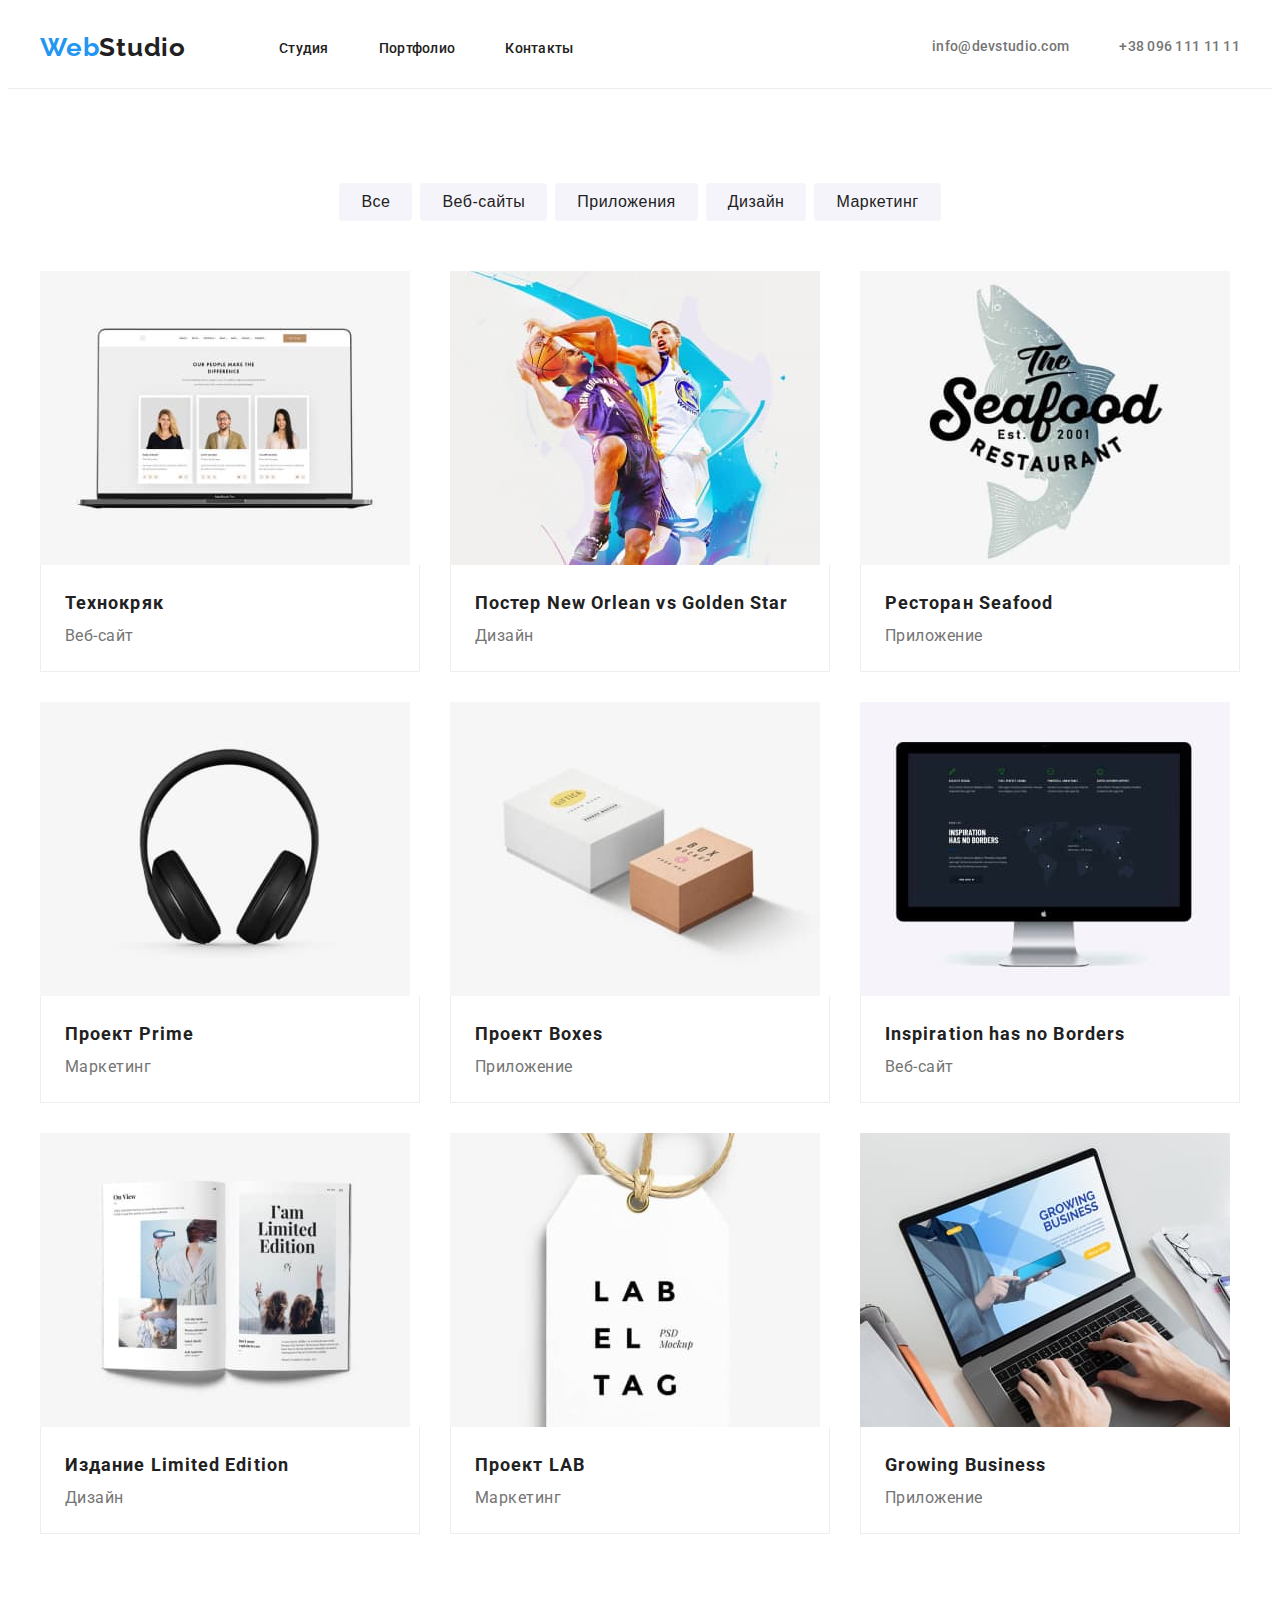
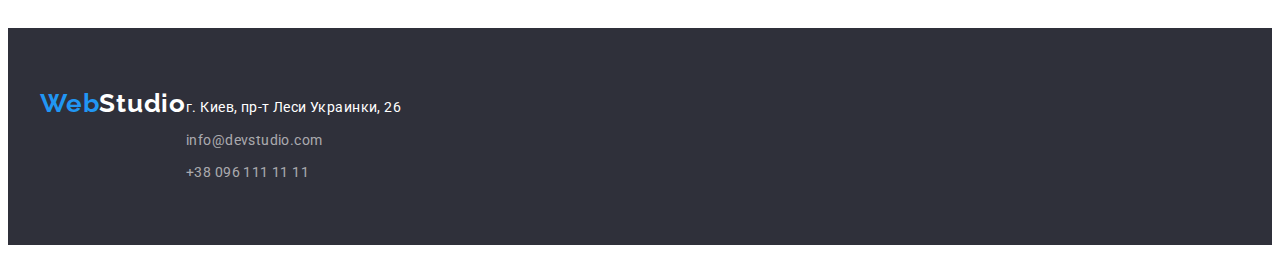
==== portfolio.html @ 69d569c6 "варіант1" ====
<!DOCTYPE html>
<html lang="ru">
  <head>
    <meta charset="UTF-8" />
    <meta http-equiv="X-UA-Compatible" content="IE=edge" />
    <meta name="viewport" content="width=device-width, initial-scale=1.0" />
    <title>Портфолио</title>
    <link rel="preconnect" href="https://fonts.gstatic.com" />
    <link
      href="https://fonts.googleapis.com/css2?family=Raleway:wght@700&family=Roboto:wght@400;500;700;900&display=swap"
      rel="stylesheet"
    />
    <link
      rel="stylesheet"
      href="https://cdnjs.cloudflare.com/ajax/libs/modern-normalize/1.0.0/modern-normalize.min.css"
      integrity="sha512-ISS7cAi1PEhQ8jnbJpJZMd29NlhNj4AWYyLOSp2CE/CsHxTCu+r+t0D2yoJudVrd0/8fTVPUVDzY5Tvli75u/g=="
      crossorigin="anonymous"
    />
    <link rel="stylesheet" href="./css/styles.css" />
  </head>
  <body>
    <header class="headers">
      <div class="container">
        <nav class="navs">
          <a class="headers-logo links" href="./index.html" lang="en"
            ><span class="logo-span">Web</span>Studio</a
          >
          <ul class="navs-list list">
            <li class="navs-list-item">
              <a class="navs-link links" href="./index.html">Студия</a>
            </li>
            <li class="navs-list-item">
              <a class="navs-link links" href="./portfolio.html">Портфолио</a>
            </li>
            <li class="navs-list-item">
              <a class="navs-link links" href="">Контакты</a>
            </li>
          </ul>
        </nav>
        <a class="info-link links" href="mailto:info@devstudio.com"
          >info@devstudio.com</a
        >
        <a class="tel-link links" href="tel:+380961111111">+38 096 111 11 11</a>
      </div>
    </header>
    <main>
      <!-- Portfolio -->
      <section class="portfolio-section">
        <div class="container">
          <ul class="port-nav-list list">
            <li class="port-nav-list-item">
              <button class="port-modal-btn">Все</button>
            </li>
            <li class="port-nav-list-item">
              <button class="port-modal-btn">Веб-сайты</button>
            </li>
            <li class="port-nav-list-item">
              <button class="port-modal-btn">Приложения</button>
            </li>
            <li class="port-nav-list-item">
              <button class="port-modal-btn">Дизайн</button>
            </li>
            <li class="port-nav-list-item">
              <button class="port-modal-btn">Маркетинг</button>
            </li>
          </ul>
          <ul class="port-card-list list">
            <li class="card-list-item">
              <a class="card-link links" href="">
                <img
                  class="card-img"
                  src="./img/card_portfolio/card-1.jpg"
                  alt="Ноутбук"
                />
                <div class="card-item-content">
                  <h3 class="card-title">Технокряк</h3>
                  <p class="card-description">Веб-сайт</p>
                </div>
              </a>
            </li>
            <li class="card-list-item">
              <a class="card-link links" href="">
                <img
                  class="card-img"
                  src="./img/card_portfolio/card-2.jpg"
                  alt="Баскетболисти"
                />
                <div class="card-item-content">
                  <h3 class="card-title">Постер New Orlean vs Golden Star</h3>
                  <p class="card-description">Дизайн</p>
                </div>
              </a>
            </li>
            <li class="card-list-item">
              <a class="card-link links" href="">
                <img
                  class="card-img"
                  src="./img/card_portfolio/card-3.jpg"
                  alt="Логотип Seafood"
                />
                <div class="card-item-content">
                  <h3 class="card-title">Ресторан Seafood</h3>
                  <p class="card-description">Приложение</p>
                </div>
              </a>
            </li>
            <li class="card-list-item">
              <a class="card-link links" href="">
                <img
                  class="card-img"
                  src="./img/card_portfolio/card-4.jpg"
                  alt="Наушники"
                />
                <div class="card-item-content">
                  <h3 class="card-title">Проект Prime</h3>
                  <p class="card-description">Маркетинг</p>
                </div>
              </a>
            </li>
            <li class="card-list-item">
              <a class="card-link links" href="">
                <img
                  class="card-img"
                  src="./img/card_portfolio/card-5.jpg"
                  alt="Коробки"
                />
                <div class="card-item-content">
                  <h3 class="card-title">Проект Boxes</h3>
                  <p class="card-description">Приложение</p>
                </div>
              </a>
            </li>
            <li class="card-list-item">
              <a class="card-link links" href="">
                <img
                  class="card-img"
                  src="./img/card_portfolio/card-6.jpg"
                  alt="Монитор"
                />
                <div class="card-item-content">
                  <h3 class="card-title">Inspiration has no Borders</h3>
                  <p class="card-description">Веб-сайт</p>
                </div>
              </a>
            </li>
            <li class="card-list-item">
              <a class="card-link links" href="">
                <img
                  class="card-img"
                  src="./img/card_portfolio/card-7.jpg"
                  alt="Журнал"
                />
                <div class="card-item-content">
                  <h3 class="card-title">Издание Limited Edition</h3>
                  <p class="card-description">Дизайн</p>
                </div>
              </a>
            </li>
            <li class="card-list-item">
              <a class="card-link links" href="">
                <img
                  class="card-img"
                  src="./img/card_portfolio/card-8.jpg"
                  alt="Бирка"
                />
                <div class="card-item-content">
                  <h3 class="card-title">Проект LAB</h3>
                  <p class="card-description">Маркетинг</p>
                </div>
              </a>
            </li>
            <li class="card-list-item">
              <a class="card-link links" href="">
                <img
                  class="card-img"
                  src="./img/card_portfolio/card-9.jpg"
                  alt="Програмирует"
                />
                <div class="card-item-content">
                  <h3 class="card-title">Growing Business</h3>
                  <p class="card-description">Приложение</p>
                </div>
              </a>
            </li>
          </ul>
        </div>
      </section>
    </main>
    <footer class="footers">
      <div class="container">
        <a class="footers-logo links" href="./index.html" lang="en"
          ><span class="logo-span">Web</span>Studio</a
        >
        <ul class="footers-list list">
          <li class="footers-list-item">
            <a
              class="adress-link links"
              href="https://goo.gl/maps/p2ZEe7JXHoP552uAA"
              target="_blank"
              rel="noopener noreferrer"
              >г. Киев, пр-т Леси Украинки, 26</a
            >
          </li>
          <li class="footers-list-item">
            <a class="footers-info-link links" href="mailto:info@devstudio.com"
              >info@devstudio.com</a
            >
          </li>
          <li class="footers-list-item">
            <a class="footers-tel-link links" href="tel:+380961111111"
              >+38 096 111 11 11</a
            >
          </li>
        </ul>
      </div>
    </footer>
  </body>
</html>
---- css/styles.css ----
:root {
  --main-font: "Roboto", sans-serif;
  --secondary-font: "Raleway", sans-serif;
  --accent-color: #2196f3;
  --main-color: #212121;
  --text-color: #757575;
  --footers-info-color: rgba(255, 255, 255, 0.6);
  --hero-title-color: #ffffff;
  --hero-background-color: #2f303a;
  --modal-btn-background-color: #2196f3;
  --modal-btn-color: #ffffff;
  --footer-background-color: #2f303a;
  --footer-adress-color: #ffffff;
  --footer-logo-color: #ffffff;
  --team-background-color: #f5f4fa;
  --features-ser-background-color: #e5e5e5;
  --port-btn-background-color: #f5f4fa;
  --port-btn-focus: #2196f3;
  --port-card-description-color: #757575;
  --section-pt: 94px;
  --section-pb: 94px;
}
body {
  font-family: var(--main-font);
  color: var(--main-color);
}
h1,
h2,
h3,
h4,
h5,
h6,
p {
  margin: 0;
}
ul,
ol {
  margin: 0;
  padding: 0;
}
img {
  display: block;
}
.links {
  text-decoration: none;
}
.list {
  list-style-type: none;
}
/*====COMPONENTS====*/
.container {
  width: 1200px;
  margin: 0 auto;
  padding-left: 15px;
  padding-right: 15px;
}
.logo-span {
  color: var(--accent-color);
}
.titles {
  margin-bottom: 50px;
  font-weight: 700;
  font-size: 36px;
  line-height: 1.16;
  text-align: center;
  letter-spacing: 0.03em;
}
/*====END COMPONENTS====*/
/*====HEDER====*/
.headers {
  padding-top: 24px;
  padding-bottom: 25px;
  border-bottom: 1px solid #ececec;
}
.headers .container {
  display: flex;
  align-items: center;
}
.navs {
  display: flex;
  align-items: center;
}
.navs-list {
  display: flex;
  align-items: center;
}
.headers-logo {
  font-family: var(--secondary-font);
  font-weight: 700;
  font-size: 26px;
  line-height: 1.19;
  /* identical to box height */
  letter-spacing: 0.03em;
  color: var(--main-color);
  margin-right: 93px;
}
.navs-list-item:not(:last-child) {
  margin-right: 50px;
}
.navs-link {
  font-weight: 500;
  font-size: 14px;
  line-height: 1.14;
  letter-spacing: 0.02em;
  color: var(--main-color);
}
.navs-link:hover,
.navs-link:focus {
  color: var(--accent-color);
}
.info-link {
  font-weight: 500;
  font-size: 14px;
  line-height: 1.14;
  letter-spacing: 0.02em;
  color: var(--text-color);
  margin-left: auto;
  margin-right: 50px;
}
.tel-link {
  font-weight: 500;
  font-size: 14px;
  line-height: 1.14;
  letter-spacing: 0.02em;
  color: var(--text-color);
}
.info-link:hover,
.info-link:focus {
  color: var(--accent-color);
}
.tel-link:hover,
.tel-link:focus {
  color: var(--accent-color);
}
.contact-icon{
  margin-right: 10px;
  fill: currentColor;
}

/*====END HEDER====*/
/*====HERO===== */
.hero-section {
  padding-top: 200px;
  padding-bottom: 200px;
  background: var(--hero-background-color);
  text-align: center;
  background-image:linear-gradient(rgba(47, 48, 58, 0.4), rgba(47, 48, 58, 0.4)), url(../img/hero/hero-img.jpg);
  background-repeat: no-repeat;
  background-size: cover;
  background-position: center;
}
.hero-title {
  width: 700px;
  margin-bottom: 30px;
  margin-left: auto;
  margin-right: auto;
  font-weight: 900;
  font-size: 44px;
  line-height: 1.36;
  /* or 136% */
  text-align: center;
  letter-spacing: 0.06em;
  text-transform: uppercase;
  color: var(--hero-title-color);
}
.modal-btn {
  min-width: 200px;
  padding: 10px 32px;
  border-radius: 4px;
  border: none;
  font-weight: 700;
  font-size: 16px;
  line-height: 1.87;
  /* identical to box height, or 187% */
  letter-spacing: 0.06em;
  color: var(--modal-btn-color);
  background: var(--modal-btn-background-color);
  cursor: pointer;
}
/*====END HERO===== */
/*====FEATURES====*/
.features-section {
  padding-top: var(--section-pt);
  padding-bottom: 47px;
  
}
.features-list {
  display: flex;
}

.features-list-item:not(:last-child) {
  margin-right: 30px;
}
.features-list-item {
  flex-basis: calc((100% - 90px) / 4);
}
.feat-icon-conteiner {
  margin-bottom: 30px;
  padding: 25px 100px;
  border-radius: 4px;
  background-color:var(--team-background-color);}

.features-sup-title {
  margin-bottom: 10px;

  font-weight: 700;
  font-size: 14px;
  line-height: 1.14;
  letter-spacing: 0.03em;
  text-transform: uppercase;
}
.features-description {
  font-size: 14px;
  line-height: 1.71;
  /* or 171% */
  letter-spacing: 0.03em;
  color: var(--text-color);
}
/*====END FEATURES====*/
/*====SERVICES====*/
.services-section {
  padding-top: 47px;
  padding-bottom: var(--section-pb)
  }
.serv-list {
  display: flex;
}
.serv-list-item:not(:last-child) {
  margin-right: 30px;
}
.serv-list-item {
  flex-basis: calc((100% - 60px) / 3);
}

/*====END SERVICES====*/
/*====TEAM====*/
.team-section {
  padding-top: var(--section-pt);
  padding-bottom: var(--section-pb);
  background: var(--team-background-color);
}
.team-list {
  display: flex;
}
.team-list-item:not(:last-child) {
  margin-right: 30px;
}
.team-list-item {
  flex-basis: calc((100% - 90px) / 4);
  background: #ffffff;
  /* material shadow v1 */
  box-shadow: 0px 1px 3px rgba(0, 0, 0, 0.12), 0px 1px 1px rgba(0, 0, 0, 0.14),
    0px 2px 1px rgba(0, 0, 0, 0.2);
  border-radius: 0px 0px 4px 4px;
}
.team-list-item-content {
  padding-top: 30px;
  padding-bottom: 30px;
}
.team-sup-title {
  margin-bottom: 10px;
  font-weight: 500;
  font-size: 16px;
  line-height: 1.18;
  /* identical to box height */
  text-align: center;
  letter-spacing: 0.03em;
}
.team-description {
  font-size: 16px;
  line-height: 1.18;
  /* identical to box height */
  text-align: center;
  letter-spacing: 0.03em;
  color: var(--text-color);
}
.social-list{
  display: flex;
  justify-content: space-between;
}
.social-list-link{
  display: flex;
  justify-content: center;
  align-items: center;
  width: 44px;
  height: 44px;
  border-radius: 50%;

  color: #afb1b8;
}
.social-list-link:hover,
.social-list-link:focus {
  background-color: var(--accent-color);
  color: var(--footer-adress-color);
  
}
.social-list-icon {
  fill: currentColor;
}

/*====END TEAM====*/
/*====CUSTOMERS====*/
.customers-section {
  padding-top: var(--section-pt);
  padding-bottom: var(--section-pb);
}
.customers-list {
  display: flex;
  flex-wrap: wrap;
  margin-top: -30px;
  margin-left: -30px;
}
.customers-list-item {
  display: flex;
  }
.customers-link {
  display: flex;
  justify-content: center;
  align-items: center;
  height: 90px;
  width: 170px;
  margin-top: 30px;
  margin-left: 30px;
  border: 1px solid #afb1b8;
  border-radius: 4px;
  color: #afb1b8;
}
.customers-link:hover,
.customers-link:focus {
  border-color: var(--accent-color);
  color: var(--accent-color);
}
.customers-icon{
  fill: currentColor;
}
/*====END CUSTOMERS====*/
/*====FOOTER====*/
.footers {
  padding-top: 60px;
  padding-bottom: 60px;
  background: var(--footer-background-color);
}
.footers > .container {
  display: flex;
  align-items: baseline;}
.footers-adress-container{
  margin-right: 70px;
}

.footers-logo {
  display: inline-block;
  margin-bottom: 20px;
  font-family: var(--secondary-font);
  font-weight: 700;
  font-size: 26px;
  line-height: 1.19;
  /* identical to box height */
  letter-spacing: 0.03em;
  color: var(--footer-logo-color);
}
.footers-list-item:not(:last-child) {
  margin-bottom: 9px;
}

.adress-link:hover,
.adress-link:focus {
  color: var(--accent-color);
}
.adress-link {
  font-size: 14px;
  line-height: 1.71;
  /* or 171% */
  letter-spacing: 0.03em;
  color: var(--footer-adress-color);
}
.footers-info-link:hover,
.footers-info-link:focus {
  color: var(--accent-color);
}
.footers-info-link {
  font-size: 14px;
  line-height: 1.71;
  /* or 171% */

  letter-spacing: 0.03em;

  color: var(--footers-info-color);
}
.footers-tel-link:hover,
.footers-tel-link:focus {
  color: var(--accent-color);
}
.footers-tel-link {
  font-size: 14px;
  line-height: 1.71;
  /* or 171% */

  letter-spacing: 0.03em;

  color: var(--footers-info-color);
}
.footers-social-title {
  display: block;
  margin-bottom: 20px;

  font-weight: 700;
  font-size: 14px;
  line-height: 1.14;
  letter-spacing: 0.03em;
  text-transform: uppercase;
  color: var(--footer-adress-color);
}
.footers-social-list {
  display: flex;
}

.footers-social-item:not(:last-child) {
  margin-right: 10px;
}
.footers-social-link {
  display: flex;
  justify-content: center;
  align-items: center;
  width: 44px;
  height: 44px;
  border-radius: 50%;
  background-color: rgba(255, 255, 255, 0.1);
  color: var(--primary-white-color);
}

.footers-social-link:hover,
.footers-social-link:focus {
  background-color:var(--accent-color);
}
.footers-social-icon {
  fill: currentColor;}

/*====END FOOTER====*/
/*====PORTFOLIO====*/
.portfolio-section {
  padding-top: var(--section-pt);
  padding-bottom:var(--section-pb);
} 
.port-modal-btn:hover,
.port-modal-btn:focus {
  color: var(--hero-title-color);
  background: var(--port-btn-focus);
}
.port-nav-list {
  display: flex;
  justify-content: center;
  margin-bottom: 50px;
}
.port-nav-list-item:not(:last-child) {
  margin-right: 8px;
}
.port-modal-btn {
  padding: 6px 22px;
  border-radius: 4px;
  border: none;
  font-weight: 500;
  font-size: 16px;
  line-height: 1.62;
  /* identical to box height, or 162% */

  text-align: center;
  letter-spacing: 0.03em;
  color: var(--main-color);
  background: var(--port-btn-background-color);
  cursor: pointer;
}
.port-card-list {
  display: flex;
  flex-wrap: wrap;
  margin-left: -30px;
  margin-bottom: -30px;
}
.card-list-item {
  margin-left: 30px;
  margin-bottom: 30px;
  flex-basis: calc((100% - 90px) / 3);
}
.card-item-content {
  padding: 20px 24px;
  border: 1px solid #eeeeee;
  border-top: none;
}
.card-link {
  display: block;
  text-decoration: none;
  color: var(--main-color);
}

.card-link:hover,
.card-link:focus {
  box-shadow: 0px 1px 1px rgba(0, 0, 0, 0.12), 0px 4px 4px rgba(0, 0, 0, 0.06),
    1px 4px 6px rgba(0, 0, 0, 0.16);
}
.card-title {
  font-weight: 700;
  font-size: 18px;
  line-height: 2;
  /* identical to box height, or 200% */

  letter-spacing: 0.06em;
  color: var(--main-color);
}
.card-description {
  font-size: 16px;
  line-height: 1.87;
  /* identical to box height, or 187% */
  letter-spacing: 0.03em;
  color: var(--port-card-description-color);
}
/*==== END PORTFOLIO====*/
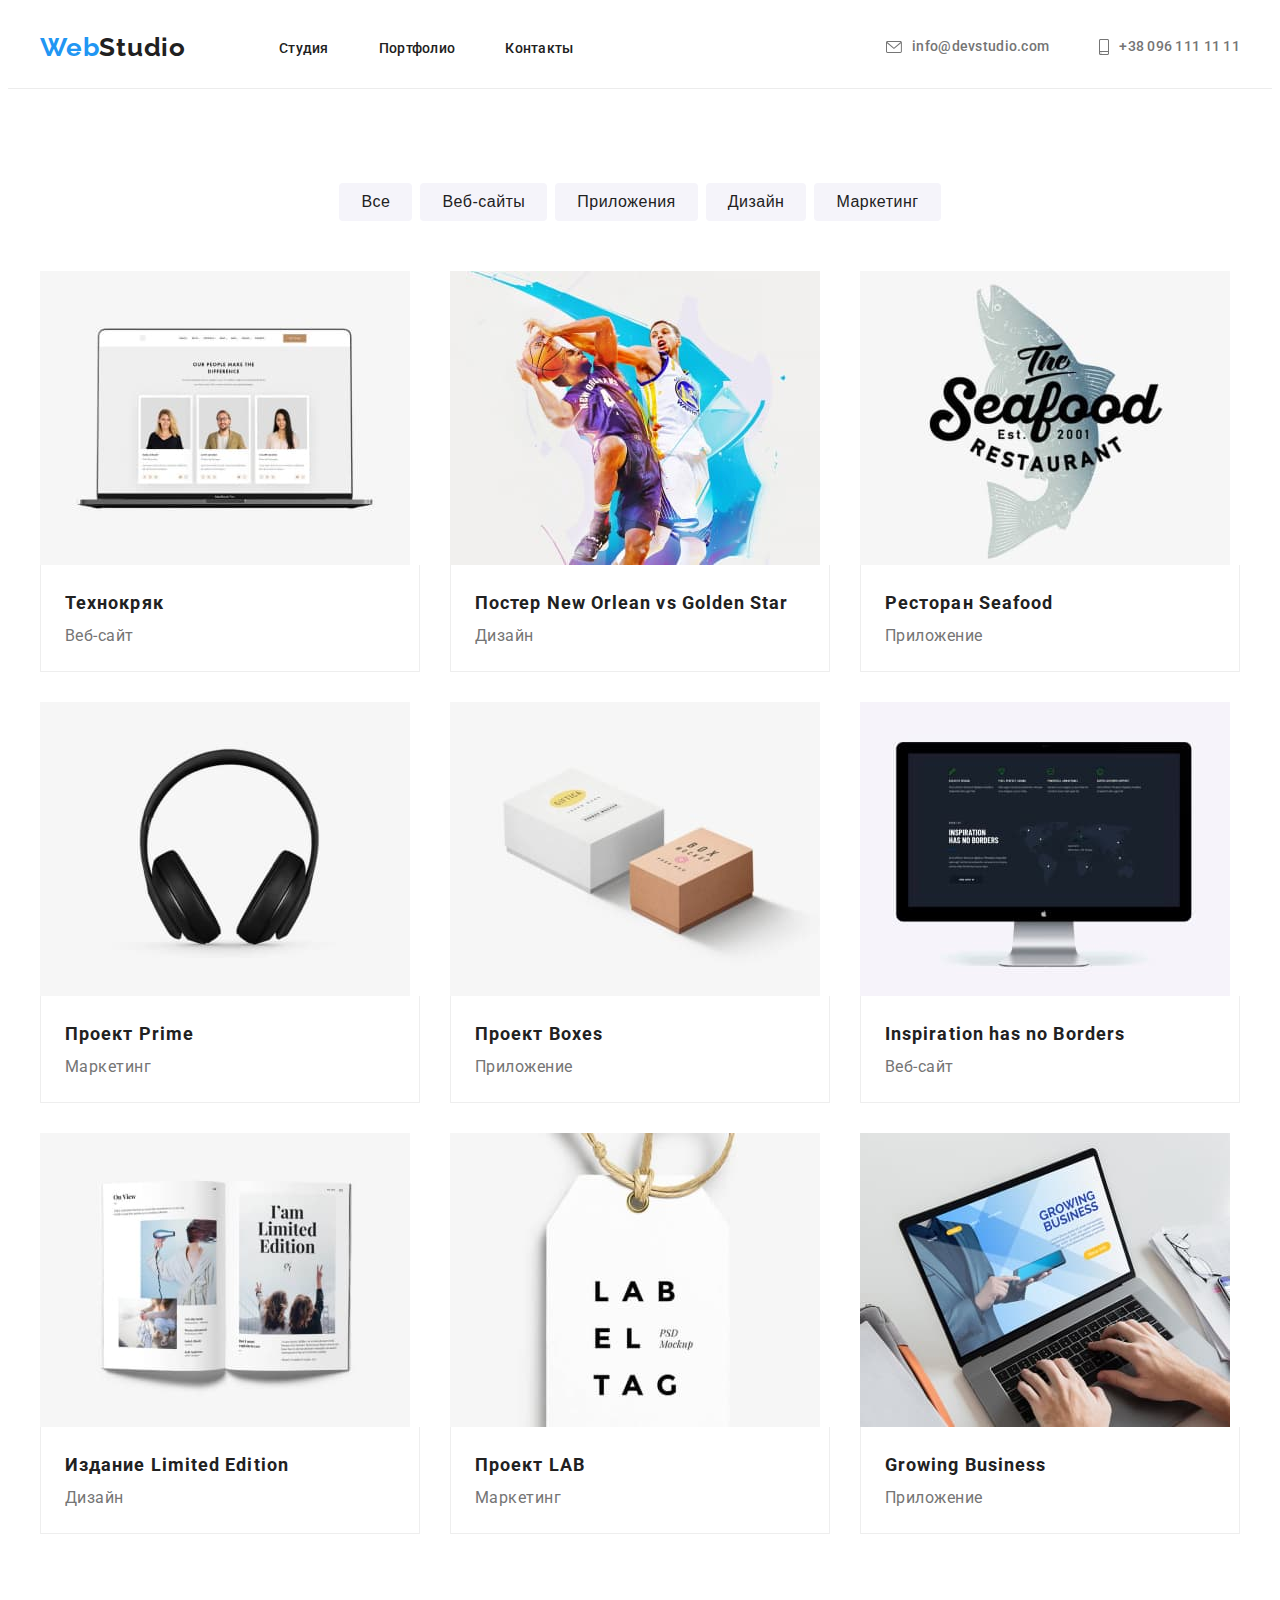
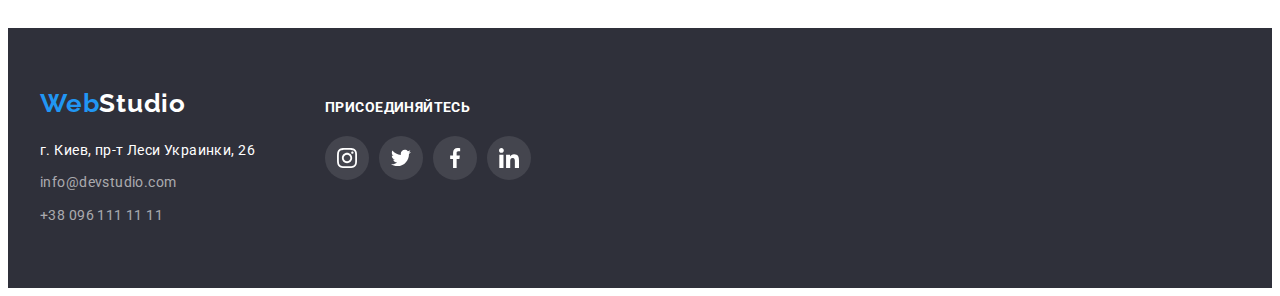
==== commit acd3cd69: "Домашнее задание №4" ====
--- a/portfolio.html
+++ b/portfolio.html
@@ -37,10 +37,18 @@
             </li>
           </ul>
         </nav>
-        <a class="info-link links" href="mailto:info@devstudio.com"
-          >info@devstudio.com</a
+        <a class="info-link links" href="mailto:info@devstudio.com">
+          <svg class="contact-icon" width="16" height="12">
+            <use href="./img/sprite.svg#icon-mail"></use>
+          </svg>
+          info@devstudio.com
+        </a>
+        <a class="tel-link links" href="tel:+380961111111">
+          <svg class="contact-icon" width="10" height="16">
+            <use xlink:href="./img/sprite.svg#icon-phone"></use>
+          </svg>
+          +38 096 111 11 11</a
         >
-        <a class="tel-link links" href="tel:+380961111111">+38 096 111 11 11</a>
       </div>
     </header>
     <main>
@@ -188,30 +196,70 @@
     </main>
     <footer class="footers">
       <div class="container">
-        <a class="footers-logo links" href="./index.html" lang="en"
-          ><span class="logo-span">Web</span>Studio</a
-        >
-        <ul class="footers-list list">
-          <li class="footers-list-item">
-            <a
-              class="adress-link links"
-              href="https://goo.gl/maps/p2ZEe7JXHoP552uAA"
-              target="_blank"
-              rel="noopener noreferrer"
-              >г. Киев, пр-т Леси Украинки, 26</a
-            >
-          </li>
-          <li class="footers-list-item">
-            <a class="footers-info-link links" href="mailto:info@devstudio.com"
-              >info@devstudio.com</a
-            >
-          </li>
-          <li class="footers-list-item">
-            <a class="footers-tel-link links" href="tel:+380961111111"
-              >+38 096 111 11 11</a
-            >
-          </li>
-        </ul>
+        <div class="footers-adress-container">
+          <a class="footers-logo links" href="./index.html" lang="en"
+            ><span class="logo-span">Web</span>Studio</a
+          >
+          <ul class="footers-list list">
+            <li class="footers-list-item">
+              <a
+                class="adress-link links"
+                href="https://goo.gl/maps/p2ZEe7JXHoP552uAA"
+                target="_blank"
+                rel="noopener noreferrer"
+                >г. Киев, пр-т Леси Украинки, 26</a
+              >
+            </li>
+            <li class="footers-list-item">
+              <a
+                class="footers-info-link links"
+                href="mailto:info@devstudio.com"
+                >info@devstudio.com</a
+              >
+            </li>
+            <li class="footers-list-item">
+              <a class="footers-tel-link links" href="tel:+380961111111"
+                >+38 096 111 11 11</a
+              >
+            </li>
+          </ul>
+        </div>
+        <div class="footers-social-container">
+          <p class="footers-social-title">присоединяйтесь</p>
+          <ul class="footers-social-list list">
+            <li class="footers-social-item">
+              <a class="footers-social-link links" href="">
+                <svg class="footers-social-icon" width="20" height="20">
+                  <use href="./img/sprite.svg#icon-instagram"></use>
+                </svg>
+              </a>
+            </li>
+
+            <li class="footers-social-item">
+              <a class="footers-social-link links" href="">
+                <svg class="footers-social-icon" width="20" height="20">
+                  <use href="./img/sprite.svg#icon-twitter"></use>
+                </svg>
+              </a>
+            </li>
+
+            <li class="footers-social-item">
+              <a class="footers-social-link links" href="">
+                <svg class="footers-social-icon" width="20" height="20">
+                  <use href="./img/sprite.svg#icon-facebook"></use>
+                </svg>
+              </a>
+            </li>
+
+            <li class="footers-social-item">
+              <a class="footers-social-link links" href="">
+                <svg class="footers-social-icon" width="20" height="20">
+                  <use href="./img/sprite.svg#icon-linkedin"></use>
+                </svg>
+              </a>
+            </li>
+          </ul>
+        </div>
       </div>
     </footer>
   </body>
--- a/css/styles.css
+++ b/css/styles.css
@@ -109,6 +109,8 @@
   color: var(--accent-color);
 }
 .info-link {
+  display: flex;
+  align-items: center;
   font-weight: 500;
   font-size: 14px;
   line-height: 1.14;
@@ -118,6 +120,8 @@
   margin-right: 50px;
 }
 .tel-link {
+  display: flex;
+  align-items: center;
   font-weight: 500;
   font-size: 14px;
   line-height: 1.14;
@@ -132,7 +136,11 @@
 .tel-link:focus {
   color: var(--accent-color);
 }
-.contact-icon{
+.contact-icon:hover,
+.contact-icon:focus {
+  color: var(--accent-color);
+}
+.contact-icon {
   margin-right: 10px;
   fill: currentColor;
 }
@@ -144,7 +152,11 @@
   padding-bottom: 200px;
   background: var(--hero-background-color);
   text-align: center;
-  background-image:linear-gradient(rgba(47, 48, 58, 0.4), rgba(47, 48, 58, 0.4)), url(../img/hero/hero-img.jpg);
+  background-image: linear-gradient(
+      rgba(47, 48, 58, 0.4),
+      rgba(47, 48, 58, 0.4)
+    ),
+    url(../img/hero/hero-img.jpg);
   background-repeat: no-repeat;
   background-size: cover;
   background-position: center;
@@ -182,7 +194,6 @@
 .features-section {
   padding-top: var(--section-pt);
   padding-bottom: 47px;
-  
 }
 .features-list {
   display: flex;
@@ -198,7 +209,8 @@
   margin-bottom: 30px;
   padding: 25px 100px;
   border-radius: 4px;
-  background-color:var(--team-background-color);}
+  background-color: var(--team-background-color);
+}
 
 .features-sup-title {
   margin-bottom: 10px;
@@ -220,8 +232,8 @@
 /*====SERVICES====*/
 .services-section {
   padding-top: 47px;
-  padding-bottom: var(--section-pb)
-  }
+  padding-bottom: var(--section-pb);
+}
 .serv-list {
   display: flex;
 }
@@ -267,6 +279,7 @@
   letter-spacing: 0.03em;
 }
 .team-description {
+  margin-bottom: 16px;
   font-size: 16px;
   line-height: 1.18;
   /* identical to box height */
@@ -274,11 +287,13 @@
   letter-spacing: 0.03em;
   color: var(--text-color);
 }
-.social-list{
+.social-list {
   display: flex;
   justify-content: space-between;
-}
-.social-list-link{
+  margin-left: 32px;
+  margin-right: 30px;
+}
+.social-list-link {
   display: flex;
   justify-content: center;
   align-items: center;
@@ -292,7 +307,6 @@
 .social-list-link:focus {
   background-color: var(--accent-color);
   color: var(--footer-adress-color);
-  
 }
 .social-list-icon {
   fill: currentColor;
@@ -307,19 +321,14 @@
 .customers-list {
   display: flex;
   flex-wrap: wrap;
-  margin-top: -30px;
   margin-left: -30px;
 }
-.customers-list-item {
-  display: flex;
-  }
-.customers-link {
+.customers-list-item .customers-link {
   display: flex;
   justify-content: center;
   align-items: center;
   height: 90px;
   width: 170px;
-  margin-top: 30px;
   margin-left: 30px;
   border: 1px solid #afb1b8;
   border-radius: 4px;
@@ -330,7 +339,7 @@
   border-color: var(--accent-color);
   color: var(--accent-color);
 }
-.customers-icon{
+.customers-icon {
   fill: currentColor;
 }
 /*====END CUSTOMERS====*/
@@ -342,8 +351,9 @@
 }
 .footers > .container {
   display: flex;
-  align-items: baseline;}
-.footers-adress-container{
+  align-items: baseline;
+}
+.footers-adress-container {
   margin-right: 70px;
 }
 
@@ -425,26 +435,29 @@
   height: 44px;
   border-radius: 50%;
   background-color: rgba(255, 255, 255, 0.1);
-  color: var(--primary-white-color);
+  color: var(--footer-logo-color);
 }
 
 .footers-social-link:hover,
 .footers-social-link:focus {
-  background-color:var(--accent-color);
+  background-color: var(--accent-color);
 }
 .footers-social-icon {
-  fill: currentColor;}
+  fill: currentColor;
+}
 
 /*====END FOOTER====*/
 /*====PORTFOLIO====*/
 .portfolio-section {
   padding-top: var(--section-pt);
-  padding-bottom:var(--section-pb);
-} 
+  padding-bottom: var(--section-pb);
+}
 .port-modal-btn:hover,
 .port-modal-btn:focus {
   color: var(--hero-title-color);
   background: var(--port-btn-focus);
+  box-shadow: 0px 3px 1px rgba(0, 0, 0, 0.1), 0px 1px 2px rgba(0, 0, 0, 0.08),
+    0px 2px 2px rgba(0, 0, 0, 0.12);
 }
 .port-nav-list {
   display: flex;
